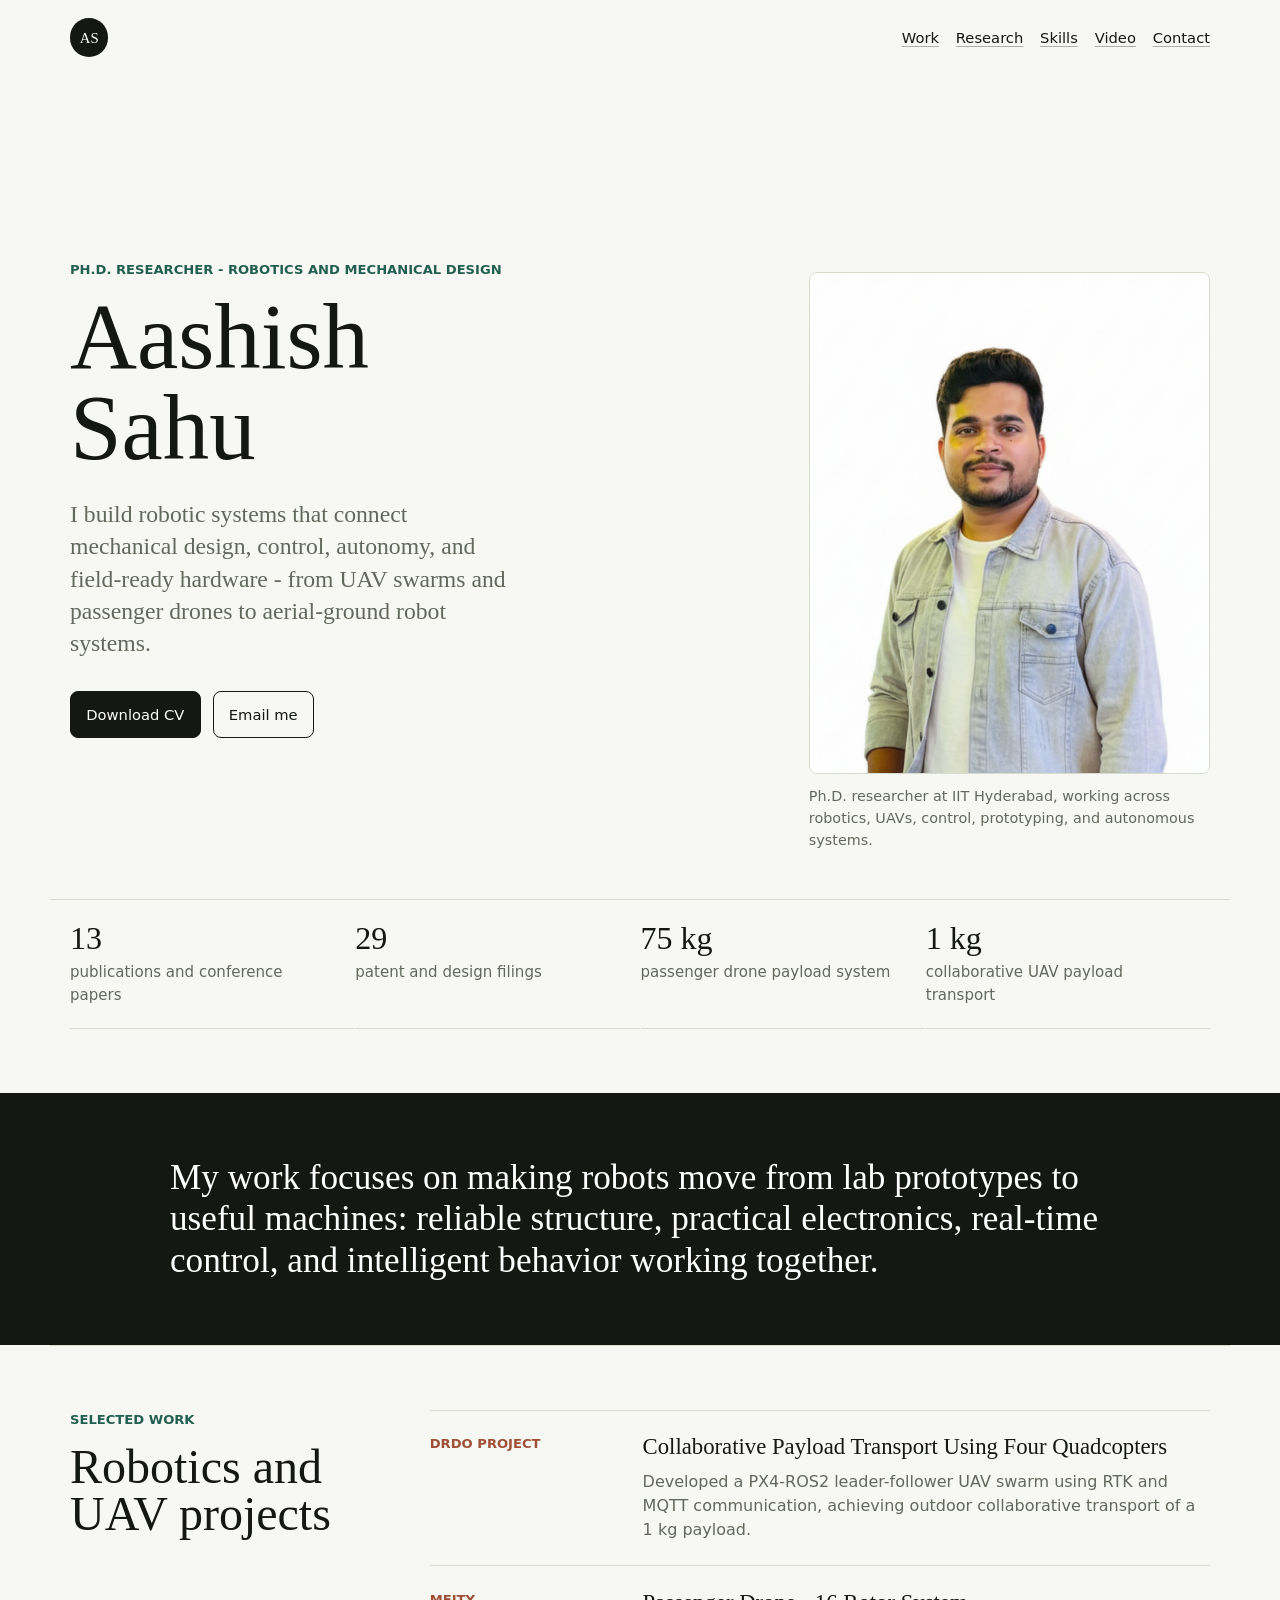
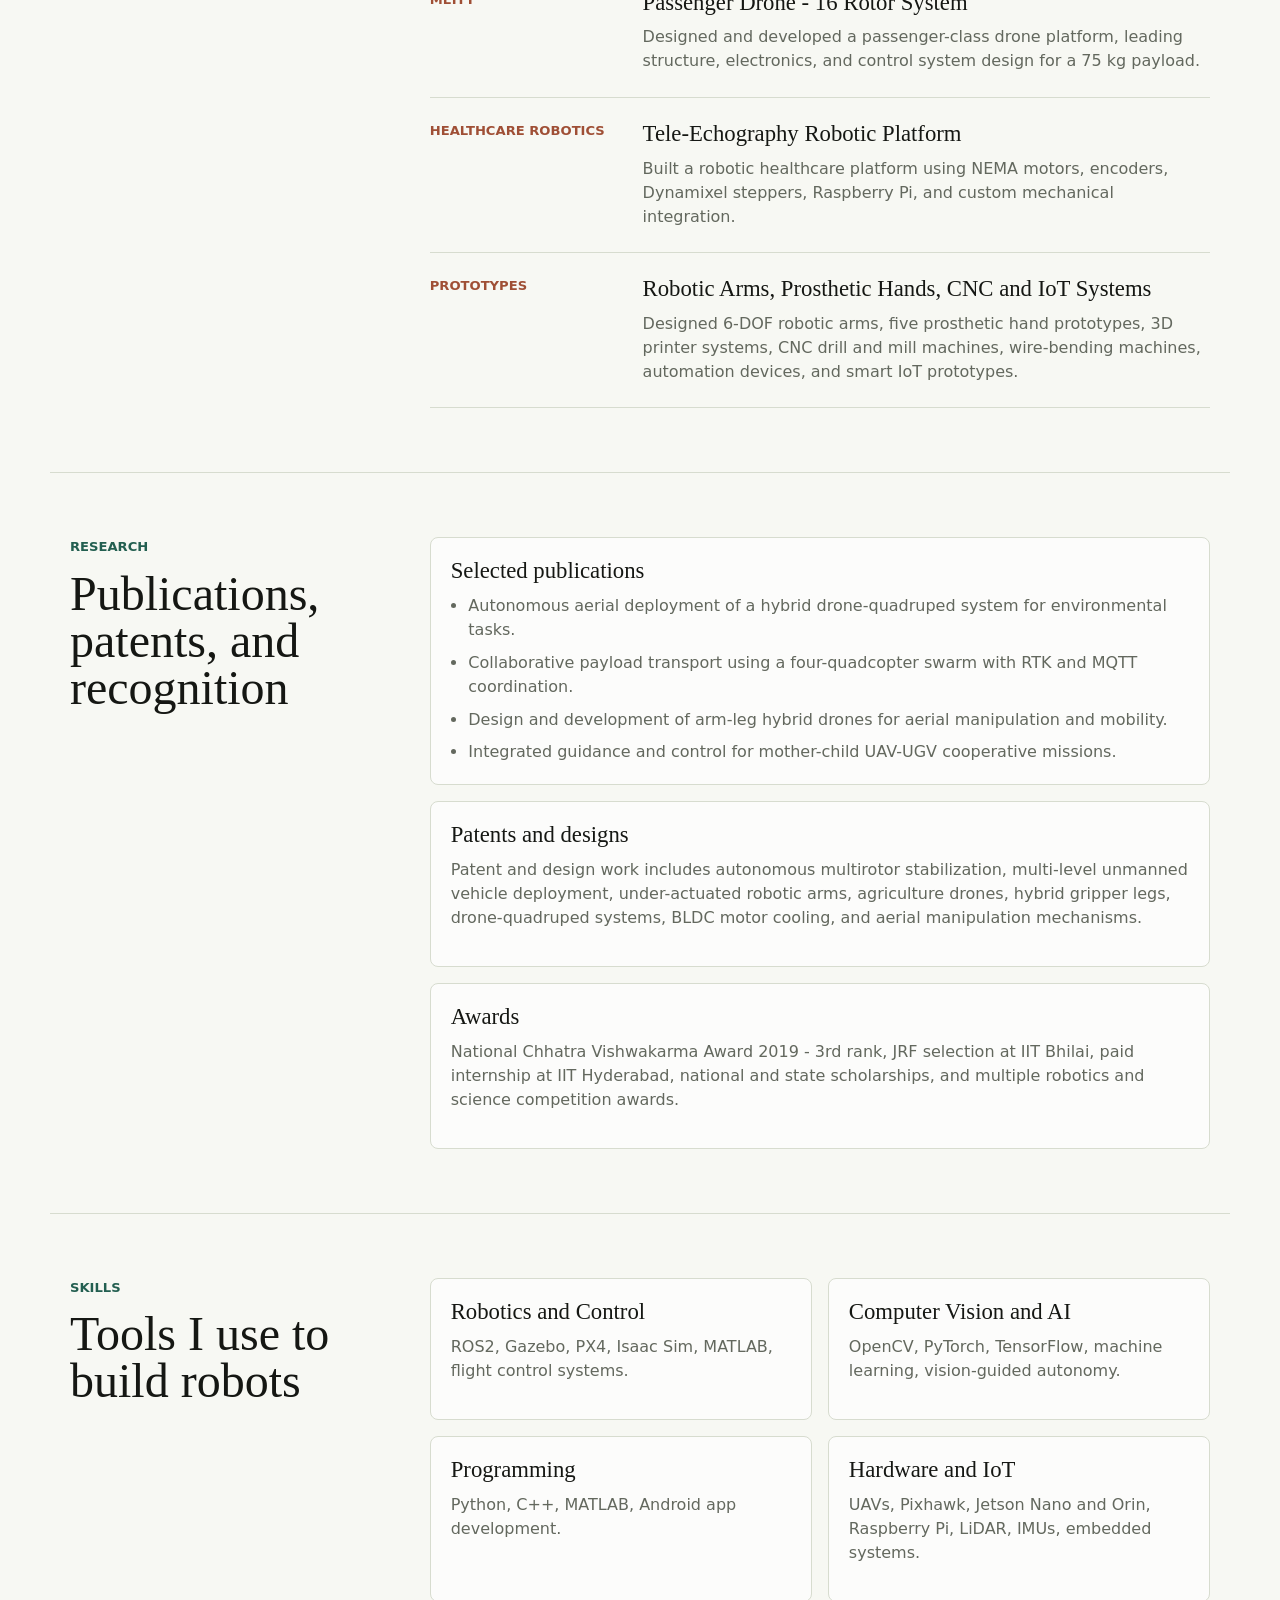
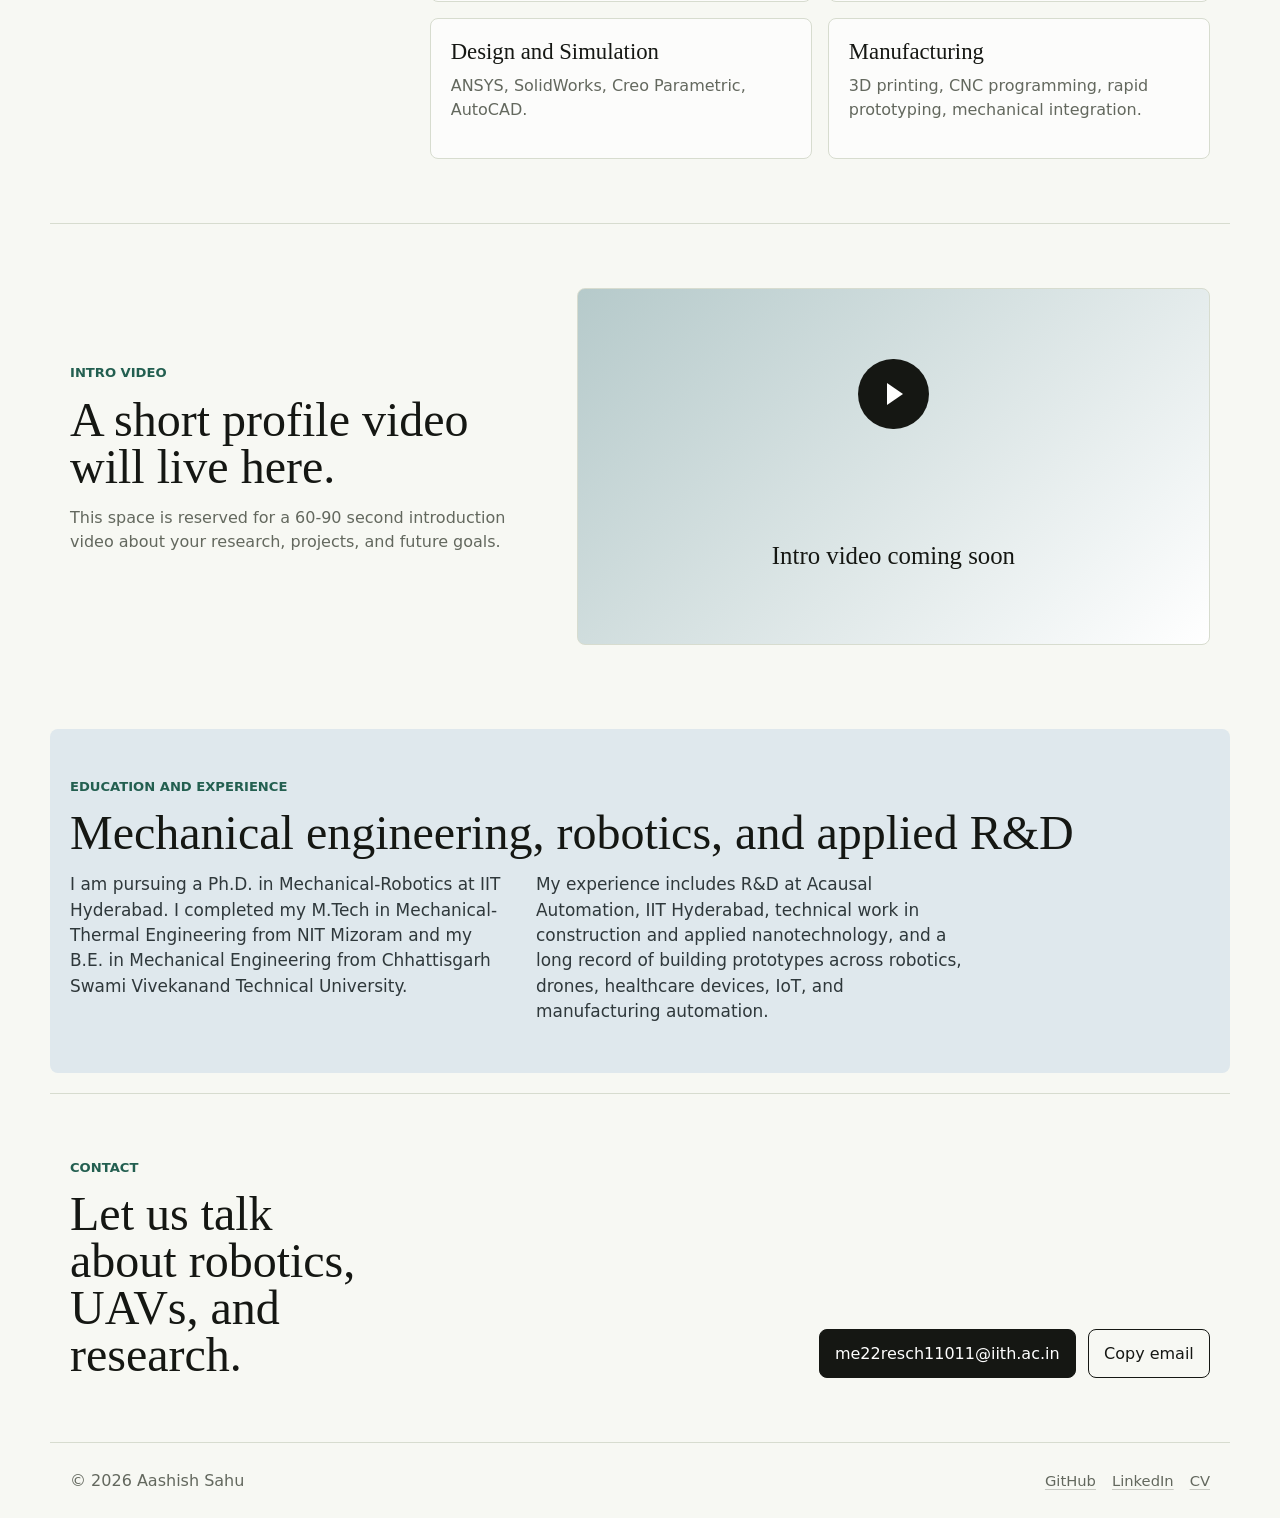
==== index.html @ eb5f4d10 "Add files via upload" ====
<!doctype html>
<html lang="en">
  <head>
    <meta charset="utf-8">
    <meta name="viewport" content="width=device-width, initial-scale=1">
    <title>Aashish Sahu - Robotics Researcher</title>
    <meta
      name="description"
      content="Aashish Sahu is a Ph.D. researcher in robotics, UAV systems, control, computer vision, and mechanical design at IIT Hyderabad."
    >
    <meta property="og:title" content="Aashish Sahu - Robotics Researcher">
    <meta
      property="og:description"
      content="Robotics, UAV swarms, aerial manipulation, control systems, patents, publications, and prototypes."
    >
    <meta property="og:type" content="website">
    <meta property="og:image" content="assets/aashish-sahu.png">
    <link rel="preload" href="assets/aashish-sahu.png" as="image">
    <link rel="stylesheet" href="styles.css">
  </head>
  <body>
    <a class="skip-link" href="#main">Skip to content</a>

    <header class="site-header" aria-label="Primary">
      <a class="brand" href="#top" aria-label="Aashish Sahu home">AS</a>
      <nav class="nav" aria-label="Main navigation">
        <a href="#work">Work</a>
        <a href="#research">Research</a>
        <a href="#skills">Skills</a>
        <a href="#video">Video</a>
        <a href="#contact">Contact</a>
      </nav>
    </header>

    <main id="main">
      <section class="hero" id="top" aria-labelledby="hero-title">
        <div class="hero-copy">
          <p class="kicker">Ph.D. Researcher - Robotics and Mechanical Design</p>
          <h1 id="hero-title">Aashish Sahu</h1>
          <p class="intro">
            I build robotic systems that connect mechanical design, control,
            autonomy, and field-ready hardware - from UAV swarms and passenger
            drones to aerial-ground robot systems.
          </p>
          <div class="hero-links" aria-label="Featured links">
            <a class="button" href="assets/cv-aashish-sahu-2026.pdf">Download CV</a>
            <a class="button secondary" href="mailto:me22resch11011@iith.ac.in">Email me</a>
          </div>
        </div>

        <figure class="portrait">
          <img
            src="assets/aashish-sahu.png"
            alt="Portrait of Aashish Sahu."
            width="577"
            height="668"
          >
          <figcaption>
            Ph.D. researcher at IIT Hyderabad, working across robotics,
            UAVs, control, prototyping, and autonomous systems.
          </figcaption>
        </figure>
      </section>

      <section class="proof-strip" aria-label="Profile highlights">
        <div>
          <strong>13</strong>
          <span>publications and conference papers</span>
        </div>
        <div>
          <strong>29</strong>
          <span>patent and design filings</span>
        </div>
        <div>
          <strong>75 kg</strong>
          <span>passenger drone payload system</span>
        </div>
        <div>
          <strong>1 kg</strong>
          <span>collaborative UAV payload transport</span>
        </div>
      </section>

      <section class="statement" aria-label="Short statement">
        <p>
          My work focuses on making robots move from lab prototypes to useful
          machines: reliable structure, practical electronics, real-time
          control, and intelligent behavior working together.
        </p>
      </section>

      <section class="section-grid" id="work" aria-labelledby="work-title">
        <div class="section-heading">
          <p class="kicker">Selected work</p>
          <h2 id="work-title">Robotics and UAV projects</h2>
        </div>

        <div class="list">
          <article class="list-item">
            <p class="item-meta">DRDO Project</p>
            <div>
              <h3>Collaborative Payload Transport Using Four Quadcopters</h3>
              <p>
                Developed a PX4-ROS2 leader-follower UAV swarm using RTK and
                MQTT communication, achieving outdoor collaborative transport
                of a 1 kg payload.
              </p>
            </div>
          </article>

          <article class="list-item">
            <p class="item-meta">MEITy</p>
            <div>
              <h3>Passenger Drone - 16 Rotor System</h3>
              <p>
                Designed and developed a passenger-class drone platform,
                leading structure, electronics, and control system design for
                a 75 kg payload.
              </p>
            </div>
          </article>

          <article class="list-item">
            <p class="item-meta">Healthcare Robotics</p>
            <div>
              <h3>Tele-Echography Robotic Platform</h3>
              <p>
                Built a robotic healthcare platform using NEMA motors,
                encoders, Dynamixel steppers, Raspberry Pi, and custom
                mechanical integration.
              </p>
            </div>
          </article>

          <article class="list-item">
            <p class="item-meta">Prototypes</p>
            <div>
              <h3>Robotic Arms, Prosthetic Hands, CNC and IoT Systems</h3>
              <p>
                Designed 6-DOF robotic arms, five prosthetic hand prototypes,
                3D printer systems, CNC drill and mill machines, wire-bending
                machines, automation devices, and smart IoT prototypes.
              </p>
            </div>
          </article>
        </div>
      </section>

      <section class="section-grid" id="research" aria-labelledby="research-title">
        <div class="section-heading">
          <p class="kicker">Research</p>
          <h2 id="research-title">Publications, patents, and recognition</h2>
        </div>

        <div class="research-blocks">
          <article class="feature-card">
            <h3>Selected publications</h3>
            <ul>
              <li>Autonomous aerial deployment of a hybrid drone-quadruped system for environmental tasks.</li>
              <li>Collaborative payload transport using a four-quadcopter swarm with RTK and MQTT coordination.</li>
              <li>Design and development of arm-leg hybrid drones for aerial manipulation and mobility.</li>
              <li>Integrated guidance and control for mother-child UAV-UGV cooperative missions.</li>
            </ul>
          </article>

          <article class="feature-card">
            <h3>Patents and designs</h3>
            <p>
              Patent and design work includes autonomous multirotor
              stabilization, multi-level unmanned vehicle deployment,
              under-actuated robotic arms, agriculture drones, hybrid gripper
              legs, drone-quadruped systems, BLDC motor cooling, and
              aerial manipulation mechanisms.
            </p>
          </article>

          <article class="feature-card">
            <h3>Awards</h3>
            <p>
              National Chhatra Vishwakarma Award 2019 - 3rd rank, JRF
              selection at IIT Bhilai, paid internship at IIT Hyderabad,
              national and state scholarships, and multiple robotics and
              science competition awards.
            </p>
          </article>
        </div>
      </section>

      <section class="section-grid" id="skills" aria-labelledby="skills-title">
        <div class="section-heading">
          <p class="kicker">Skills</p>
          <h2 id="skills-title">Tools I use to build robots</h2>
        </div>

        <div class="skill-grid">
          <article>
            <h3>Robotics and Control</h3>
            <p>ROS2, Gazebo, PX4, Isaac Sim, MATLAB, flight control systems.</p>
          </article>
          <article>
            <h3>Computer Vision and AI</h3>
            <p>OpenCV, PyTorch, TensorFlow, machine learning, vision-guided autonomy.</p>
          </article>
          <article>
            <h3>Programming</h3>
            <p>Python, C++, MATLAB, Android app development.</p>
          </article>
          <article>
            <h3>Hardware and IoT</h3>
            <p>UAVs, Pixhawk, Jetson Nano and Orin, Raspberry Pi, LiDAR, IMUs, embedded systems.</p>
          </article>
          <article>
            <h3>Design and Simulation</h3>
            <p>ANSYS, SolidWorks, Creo Parametric, AutoCAD.</p>
          </article>
          <article>
            <h3>Manufacturing</h3>
            <p>3D printing, CNC programming, rapid prototyping, mechanical integration.</p>
          </article>
        </div>
      </section>

      <section class="video-section" id="video" aria-labelledby="video-title">
        <div class="video-copy">
          <p class="kicker">Intro video</p>
          <h2 id="video-title">A short profile video will live here.</h2>
          <p>
            This space is reserved for a 60-90 second introduction video about
            your research, projects, and future goals.
          </p>
        </div>
        <div
          class="video-frame"
          id="profile-video"
          data-video-src="assets/aashish-intro.mp4"
          data-video-poster="assets/aashish-sahu.png"
        >
          <div class="play-mark" aria-hidden="true"></div>
          <p>Intro video coming soon</p>
        </div>
      </section>

      <section class="about" id="about" aria-labelledby="about-title">
        <p class="kicker">Education and experience</p>
        <h2 id="about-title">Mechanical engineering, robotics, and applied R&D</h2>
        <div class="about-columns">
          <p>
            I am pursuing a Ph.D. in Mechanical-Robotics at IIT Hyderabad.
            I completed my M.Tech in Mechanical-Thermal Engineering from NIT
            Mizoram and my B.E. in Mechanical Engineering from Chhattisgarh
            Swami Vivekanand Technical University.
          </p>
          <p>
            My experience includes R&D at Acausal Automation, IIT Hyderabad,
            technical work in construction and applied nanotechnology, and a
            long record of building prototypes across robotics, drones,
            healthcare devices, IoT, and manufacturing automation.
          </p>
        </div>
      </section>

      <section class="contact" id="contact" aria-labelledby="contact-title">
        <div>
          <p class="kicker">Contact</p>
          <h2 id="contact-title">Let us talk about robotics, UAVs, and research.</h2>
        </div>
        <div class="contact-actions">
          <a class="button" href="mailto:me22resch11011@iith.ac.in">me22resch11011@iith.ac.in</a>
          <button class="button secondary" type="button" data-copy-email="me22resch11011@iith.ac.in">
            Copy email
          </button>
        </div>
      </section>
    </main>

    <footer class="footer">
      <p>© <span id="year">2026</span> Aashish Sahu</p>
      <div class="footer-links">
        <a href="https://github.com/Aashish110">GitHub</a>
        <a href="https://www.linkedin.com/in/aashish-sahu">LinkedIn</a>
        <a href="assets/cv-aashish-sahu-2026.pdf">CV</a>
      </div>
    </footer>

    <script src="script.js"></script>
  </body>
</html>
---- styles.css ----
:root {
  color-scheme: light;
  --paper: #f7f8f3;
  --ink: #151713;
  --muted: #63685e;
  --line: #d7dccf;
  --leaf: #235f50;
  --clay: #9f4f35;
  --steel: #dfe8ed;
  --soft: #ffffff;
  --max: 1180px;
}

* {
  box-sizing: border-box;
}

html {
  scroll-behavior: smooth;
}

body {
  margin: 0;
  background: var(--paper);
  color: var(--ink);
  font-family: Inter, ui-sans-serif, system-ui, -apple-system, BlinkMacSystemFont, "Segoe UI", sans-serif;
  line-height: 1.5;
}

img {
  display: block;
  max-width: 100%;
}

a {
  color: inherit;
  text-decoration-color: color-mix(in srgb, currentColor 32%, transparent);
  text-underline-offset: 0.18em;
  transition: color 160ms ease, text-decoration-color 160ms ease, background 160ms ease, border-color 160ms ease;
}

a:hover {
  color: var(--clay);
  text-decoration-color: currentColor;
}

button {
  font: inherit;
}

.skip-link {
  position: absolute;
  left: 1rem;
  top: 1rem;
  transform: translateY(-140%);
  background: var(--ink);
  color: var(--soft);
  padding: 0.6rem 0.8rem;
  z-index: 20;
}

.skip-link:focus {
  transform: translateY(0);
}

.site-header {
  align-items: center;
  display: flex;
  justify-content: space-between;
  margin: 0 auto;
  max-width: var(--max);
  padding: 1.15rem 1.25rem;
}

.brand {
  align-items: center;
  background: var(--ink);
  border-radius: 50%;
  color: var(--soft);
  display: inline-flex;
  font-family: Georgia, "Times New Roman", serif;
  font-size: 0.92rem;
  height: 2.4rem;
  justify-content: center;
  text-decoration: none;
  width: 2.4rem;
}

.brand:hover {
  background: var(--leaf);
  color: var(--soft);
}

.nav {
  align-items: center;
  display: flex;
  flex-wrap: wrap;
  gap: 0.35rem 1.05rem;
  justify-content: flex-end;
}

.nav a,
.hero-links a,
.footer-links a {
  font-size: 0.92rem;
}

.hero {
  display: grid;
  gap: 2.5rem;
  grid-template-columns: minmax(0, 1.08fr) minmax(280px, 0.62fr);
  margin: 0 auto;
  max-width: var(--max);
  min-height: calc(100svh - 4.75rem);
  padding: 4.5rem 1.25rem 3rem;
}

.hero-copy {
  align-self: center;
}

.kicker,
.item-meta {
  color: var(--leaf);
  font-size: 0.82rem;
  font-weight: 750;
  margin: 0 0 0.8rem;
  text-transform: uppercase;
}

h1,
h2,
h3,
p {
  margin-top: 0;
}

h1,
h2 {
  font-family: Georgia, "Times New Roman", serif;
  font-weight: 400;
  line-height: 0.98;
}

h1 {
  font-size: 5.8rem;
  margin-bottom: 1.5rem;
  max-width: 9ch;
}

h2 {
  font-size: 3rem;
  margin-bottom: 1rem;
}

h3 {
  font-family: Georgia, "Times New Roman", serif;
  font-size: 1.42rem;
  font-weight: 400;
  line-height: 1.12;
  margin-bottom: 0.65rem;
}

.intro {
  color: var(--muted);
  font-family: Georgia, "Times New Roman", serif;
  font-size: 1.48rem;
  line-height: 1.36;
  max-width: 38ch;
}

.hero-links,
.contact-actions {
  display: flex;
  flex-wrap: wrap;
  gap: 0.75rem;
  margin-top: 2rem;
}

.button {
  align-items: center;
  background: var(--ink);
  border: 1px solid var(--ink);
  border-radius: 8px;
  color: var(--soft);
  display: inline-flex;
  min-height: 2.75rem;
  padding: 0.72rem 0.95rem;
  text-decoration: none;
}

.button:hover {
  background: var(--leaf);
  border-color: var(--leaf);
  color: var(--soft);
}

.button.secondary {
  background: transparent;
  color: var(--ink);
  cursor: pointer;
}

.button.secondary:hover {
  background: var(--soft);
  border-color: var(--leaf);
  color: var(--leaf);
}

.portrait {
  align-self: end;
  margin: 0;
}

.portrait img {
  aspect-ratio: 4 / 5;
  background: var(--soft);
  border: 1px solid var(--line);
  border-radius: 8px;
  height: auto;
  object-fit: cover;
  object-position: center top;
  width: 100%;
}

.portrait figcaption {
  color: var(--muted);
  font-size: 0.9rem;
  margin-top: 0.8rem;
}

.proof-strip {
  border-top: 1px solid var(--line);
  display: grid;
  gap: 1px;
  grid-template-columns: repeat(4, minmax(0, 1fr));
  margin: 0 auto;
  max-width: var(--max);
  padding: 0 1.25rem 3rem;
}

.proof-strip div {
  border-bottom: 1px solid var(--line);
  padding: 1.35rem 1rem 1.35rem 0;
}

.proof-strip strong {
  display: block;
  font-family: Georgia, "Times New Roman", serif;
  font-size: 2rem;
  font-weight: 400;
  line-height: 1;
  margin-bottom: 0.45rem;
}

.proof-strip span {
  color: var(--muted);
  display: block;
  font-size: 0.94rem;
}

.statement {
  background: var(--ink);
  color: var(--soft);
  margin-top: 1rem;
  padding: 4rem 1.25rem;
}

.statement p {
  font-family: Georgia, "Times New Roman", serif;
  font-size: 2.2rem;
  line-height: 1.18;
  margin: 0 auto;
  max-width: 940px;
}

.section-grid,
.video-section,
.about,
.contact,
.footer {
  margin: 0 auto;
  max-width: var(--max);
  padding-left: 1.25rem;
  padding-right: 1.25rem;
}

.section-grid {
  border-top: 1px solid var(--line);
  display: grid;
  gap: 2rem;
  grid-template-columns: minmax(220px, 0.42fr) minmax(0, 1fr);
  padding-bottom: 4rem;
  padding-top: 4rem;
}

.section-heading {
  max-width: 19rem;
}

.list {
  border-top: 1px solid var(--line);
}

.list-item {
  border-bottom: 1px solid var(--line);
  display: grid;
  gap: 1.25rem;
  grid-template-columns: minmax(8rem, 0.34fr) minmax(0, 1fr);
  padding: 1.45rem 0;
}

.list-item p {
  color: var(--muted);
  margin-bottom: 0;
}

.list-item .item-meta {
  color: var(--clay);
  margin: 0;
}

.research-blocks,
.skill-grid {
  display: grid;
  gap: 1rem;
}

.research-blocks {
  grid-template-columns: minmax(0, 1fr);
}

.feature-card,
.skill-grid article {
  background: color-mix(in srgb, var(--soft) 68%, transparent);
  border: 1px solid var(--line);
  border-radius: 8px;
  padding: 1.25rem;
}

.feature-card p,
.skill-grid p,
.feature-card li {
  color: var(--muted);
}

.feature-card ul {
  margin: 0;
  padding-left: 1.1rem;
}

.feature-card li + li {
  margin-top: 0.55rem;
}

.skill-grid {
  grid-template-columns: repeat(2, minmax(0, 1fr));
}

.video-section {
  align-items: center;
  border-top: 1px solid var(--line);
  display: grid;
  gap: 2rem;
  grid-template-columns: minmax(0, 0.75fr) minmax(280px, 1fr);
  padding-bottom: 4rem;
  padding-top: 4rem;
}

.video-copy p:not(.kicker) {
  color: var(--muted);
  max-width: 34rem;
}

.video-frame {
  align-items: center;
  aspect-ratio: 16 / 9;
  background:
    linear-gradient(135deg, color-mix(in srgb, var(--leaf) 22%, var(--steel)), var(--soft));
  border: 1px solid var(--line);
  border-radius: 8px;
  color: var(--ink);
  display: grid;
  justify-items: center;
  overflow: hidden;
  padding: 1.5rem;
  position: relative;
  text-align: center;
}

.video-frame video {
  display: block;
  height: 100%;
  object-fit: cover;
  width: 100%;
}

.video-frame p {
  font-family: Georgia, "Times New Roman", serif;
  font-size: 1.55rem;
  margin: 0;
}

.play-mark {
  align-items: center;
  background: var(--ink);
  border-radius: 50%;
  display: flex;
  height: 4.4rem;
  justify-content: center;
  margin-bottom: 1rem;
  width: 4.4rem;
}

.play-mark::before {
  border-bottom: 0.72rem solid transparent;
  border-left: 1.02rem solid var(--soft);
  border-top: 0.72rem solid transparent;
  content: "";
  margin-left: 0.2rem;
}

.about {
  background: var(--steel);
  border-radius: 8px;
  margin-bottom: 1.25rem;
  margin-top: 1.25rem;
  padding-bottom: 3rem;
  padding-top: 3rem;
}

.about-columns {
  color: #2f383b;
  display: grid;
  gap: 2rem;
  grid-template-columns: repeat(2, minmax(0, 1fr));
  max-width: 900px;
}

.about-columns p {
  font-size: 1.06rem;
  margin-bottom: 0;
}

.contact {
  align-items: end;
  border-top: 1px solid var(--line);
  display: grid;
  gap: 2rem;
  grid-template-columns: minmax(0, 1fr) auto;
  padding-bottom: 4rem;
  padding-top: 4rem;
}

.contact h2 {
  margin-bottom: 0;
  max-width: 13ch;
}

.contact-actions {
  justify-content: flex-end;
  margin-top: 0;
}

.footer {
  align-items: center;
  border-top: 1px solid var(--line);
  color: var(--muted);
  display: flex;
  justify-content: space-between;
  padding-bottom: 1.6rem;
  padding-top: 1.6rem;
}

.footer p {
  margin-bottom: 0;
}

.footer-links {
  display: flex;
  flex-wrap: wrap;
  gap: 0.4rem 1rem;
  justify-content: flex-end;
}

@media (max-width: 900px) {
  .hero,
  .section-grid,
  .video-section,
  .contact {
    grid-template-columns: 1fr;
  }

  .hero {
    min-height: auto;
    padding-top: 3rem;
  }

  .portrait {
    max-width: 520px;
  }

  .section-heading {
    max-width: 34rem;
  }

  .proof-strip {
    grid-template-columns: repeat(2, minmax(0, 1fr));
  }

  .contact-actions {
    justify-content: flex-start;
  }
}

@media (max-width: 680px) {
  .site-header {
    align-items: flex-start;
    gap: 1rem;
  }

  .nav {
    max-width: 18rem;
  }

  h1 {
    font-size: 4rem;
  }

  h2 {
    font-size: 2.25rem;
  }

  .intro {
    font-size: 1.22rem;
  }

  .statement p {
    font-size: 1.6rem;
  }

  .proof-strip,
  .list-item,
  .skill-grid,
  .about-columns {
    grid-template-columns: 1fr;
  }

  .footer {
    align-items: flex-start;
    flex-direction: column;
    gap: 1rem;
  }

  .footer-links {
    justify-content: flex-start;
  }
}

@media (max-width: 430px) {
  h1 {
    font-size: 3.25rem;
  }

  .button {
    justify-content: center;
    width: 100%;
  }
}
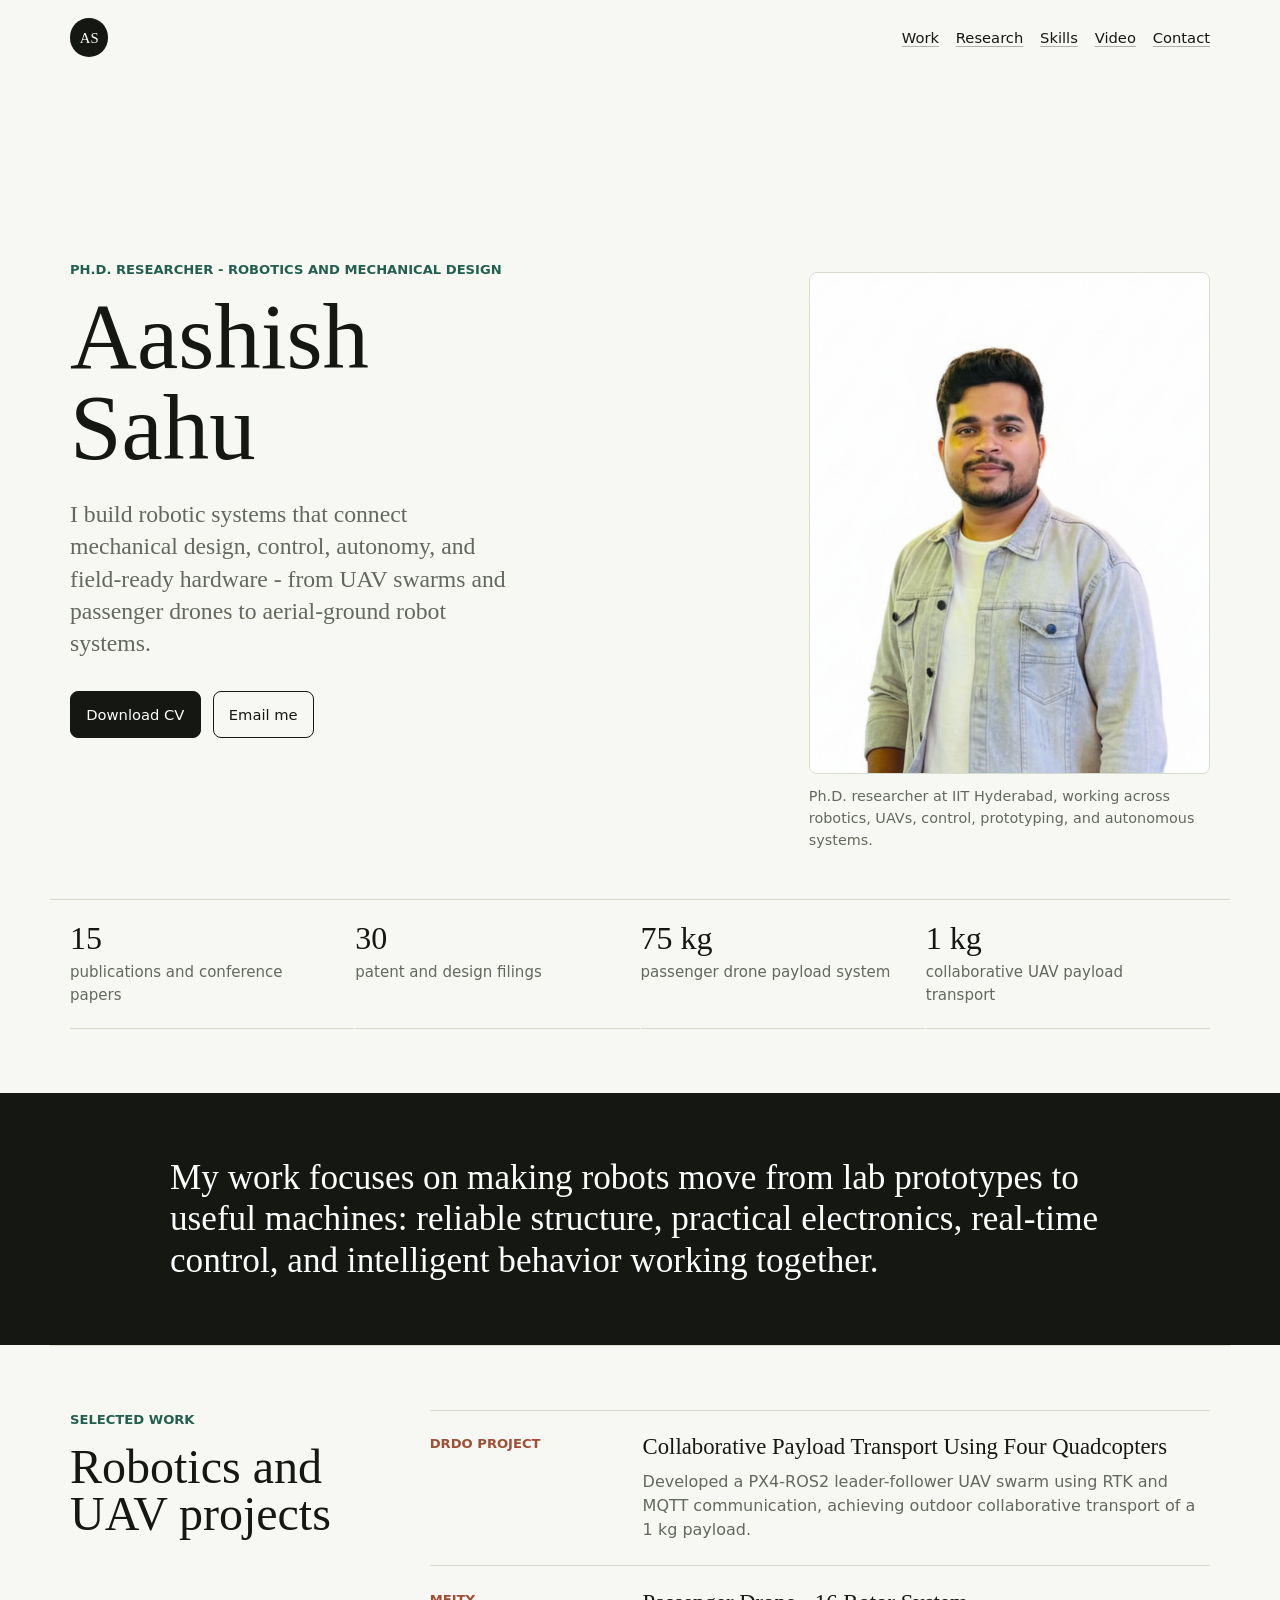
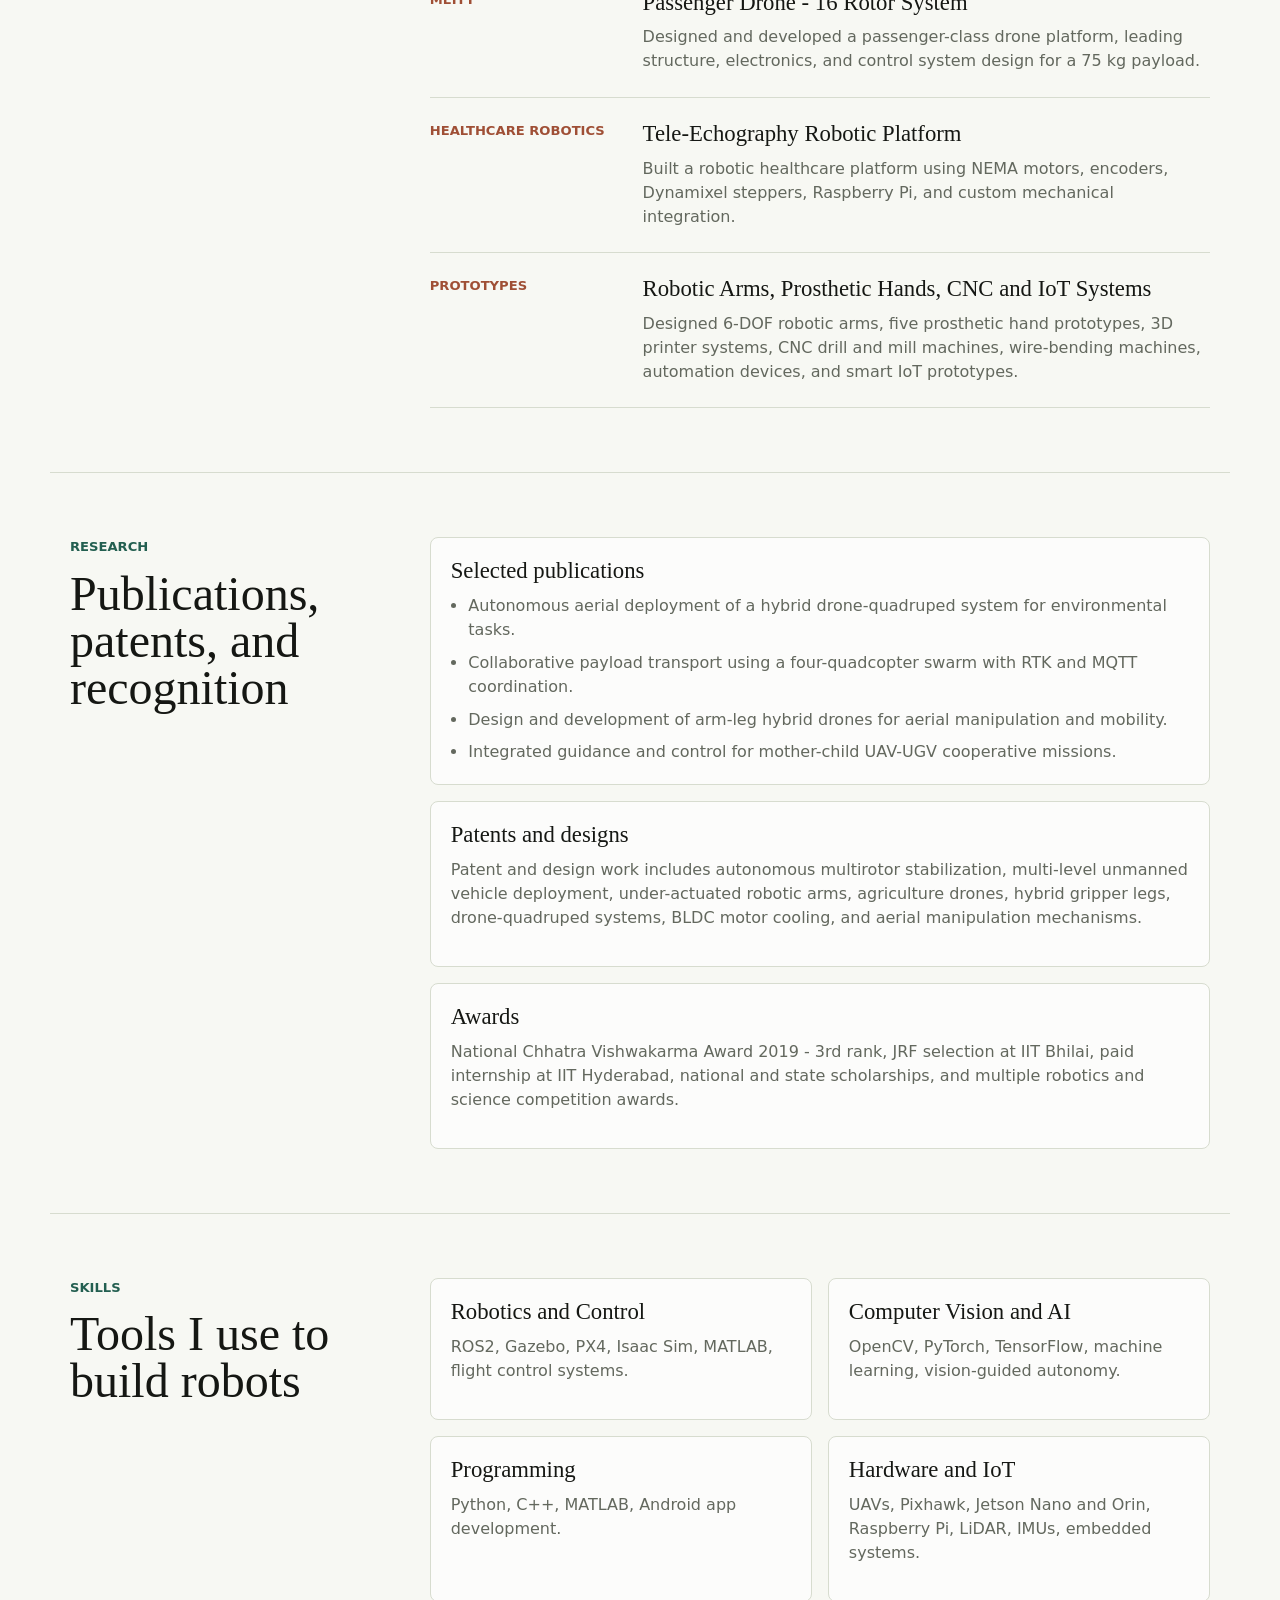
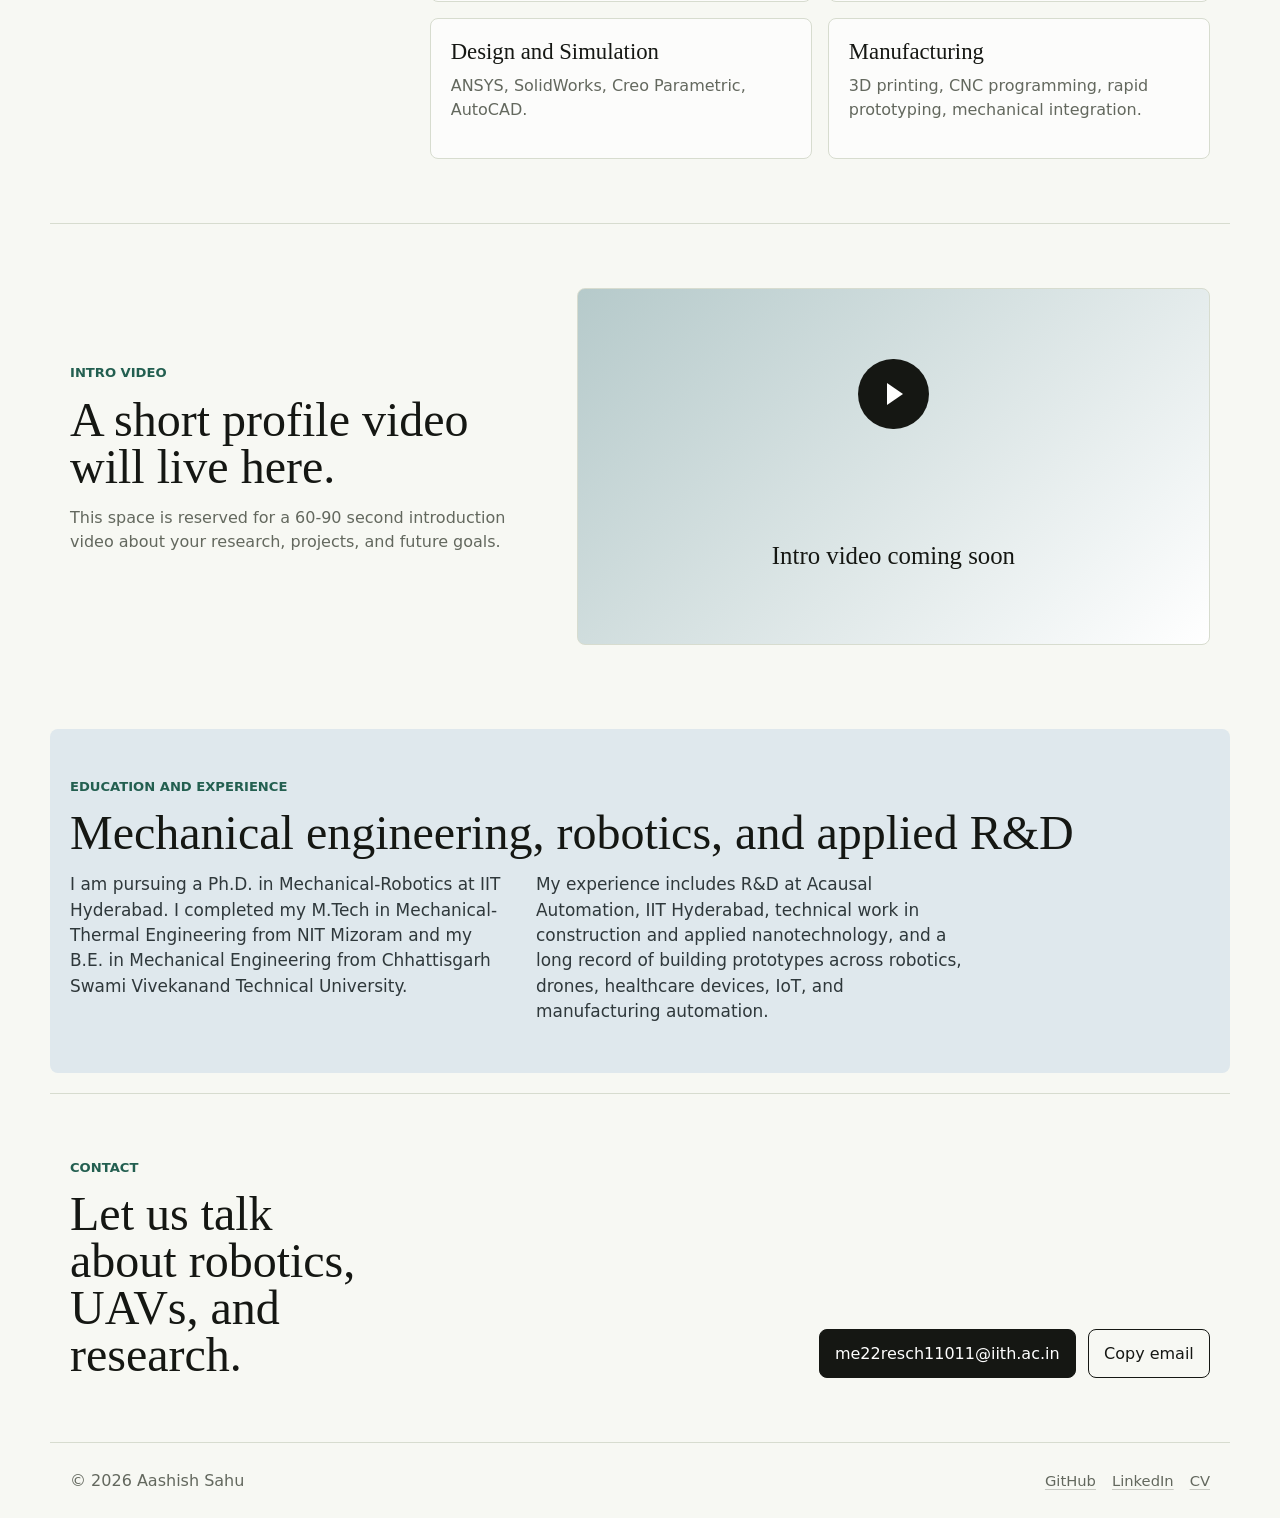
==== commit 0f4a0745: "Update index.html" ====
--- a/index.html
+++ b/index.html
@@ -64,11 +64,11 @@
 
       <section class="proof-strip" aria-label="Profile highlights">
         <div>
-          <strong>13</strong>
+          <strong>15</strong>
           <span>publications and conference papers</span>
         </div>
         <div>
-          <strong>29</strong>
+          <strong>30</strong>
           <span>patent and design filings</span>
         </div>
         <div>
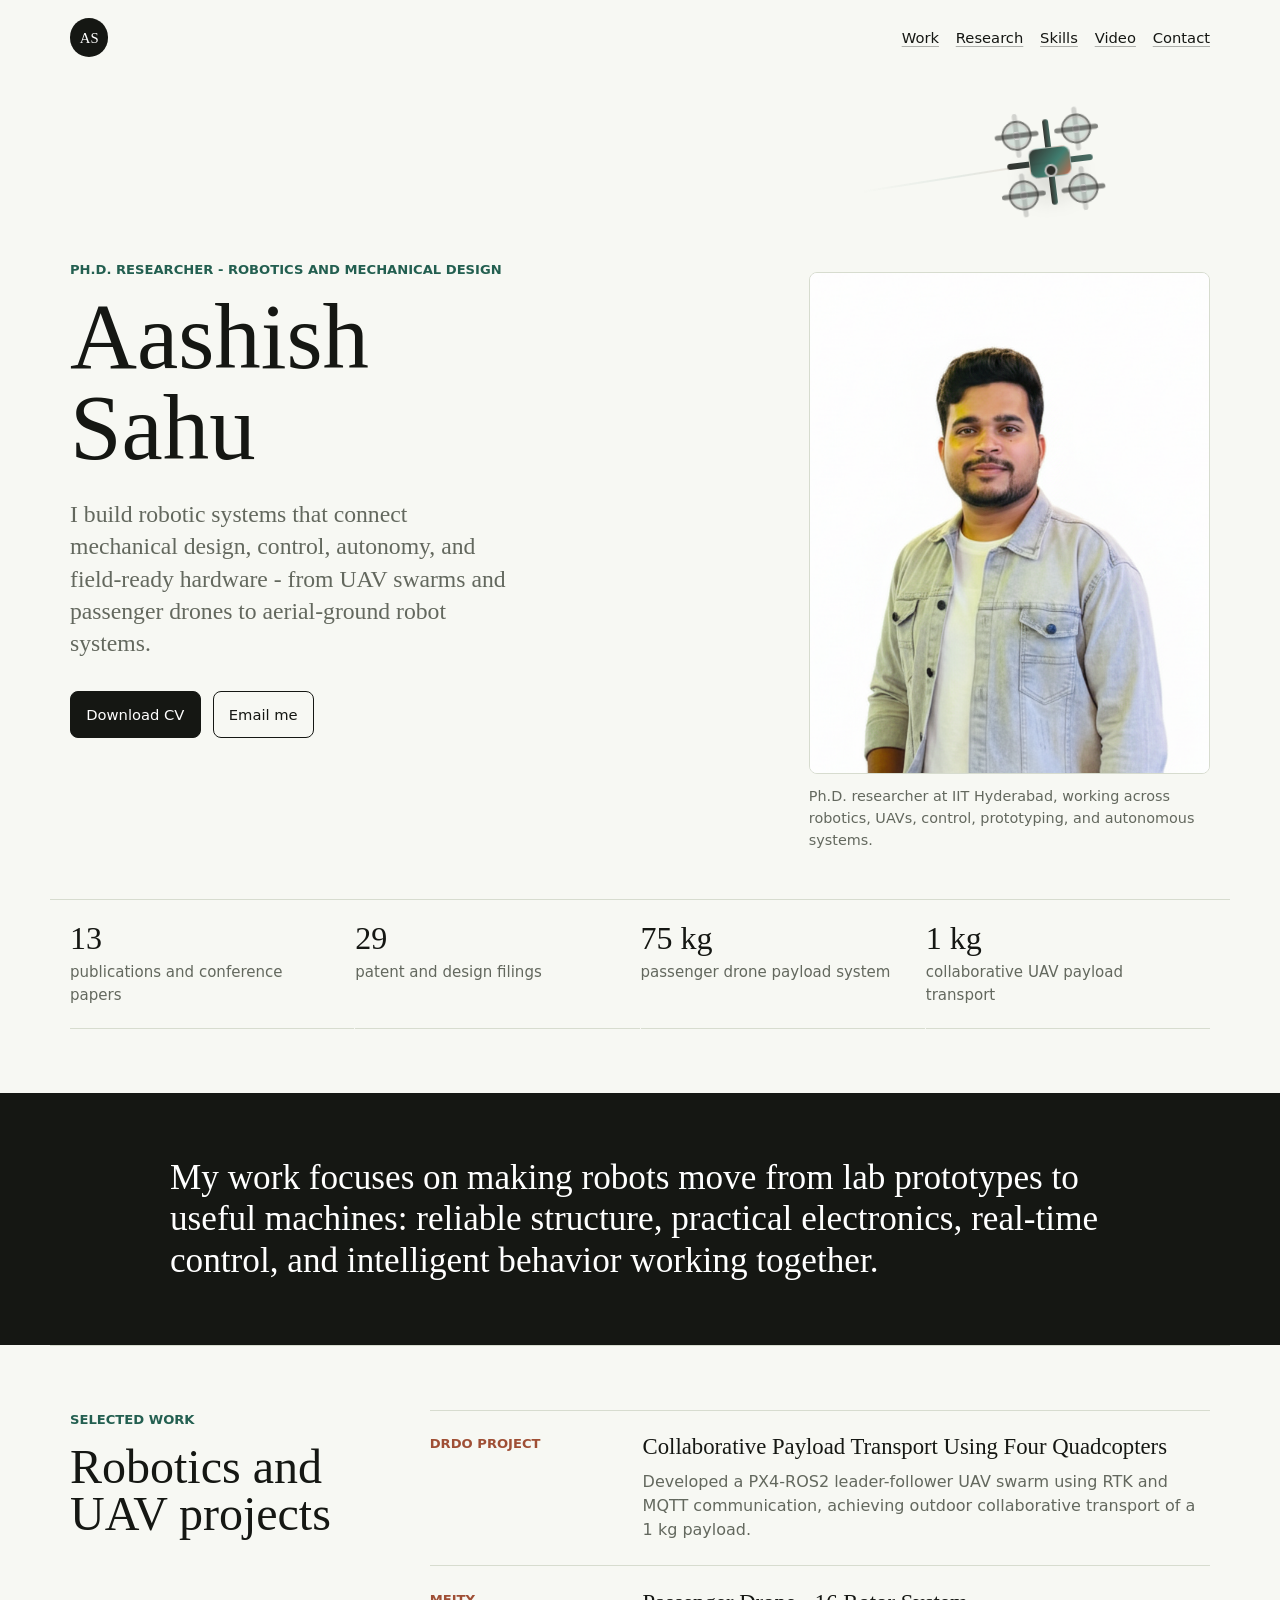
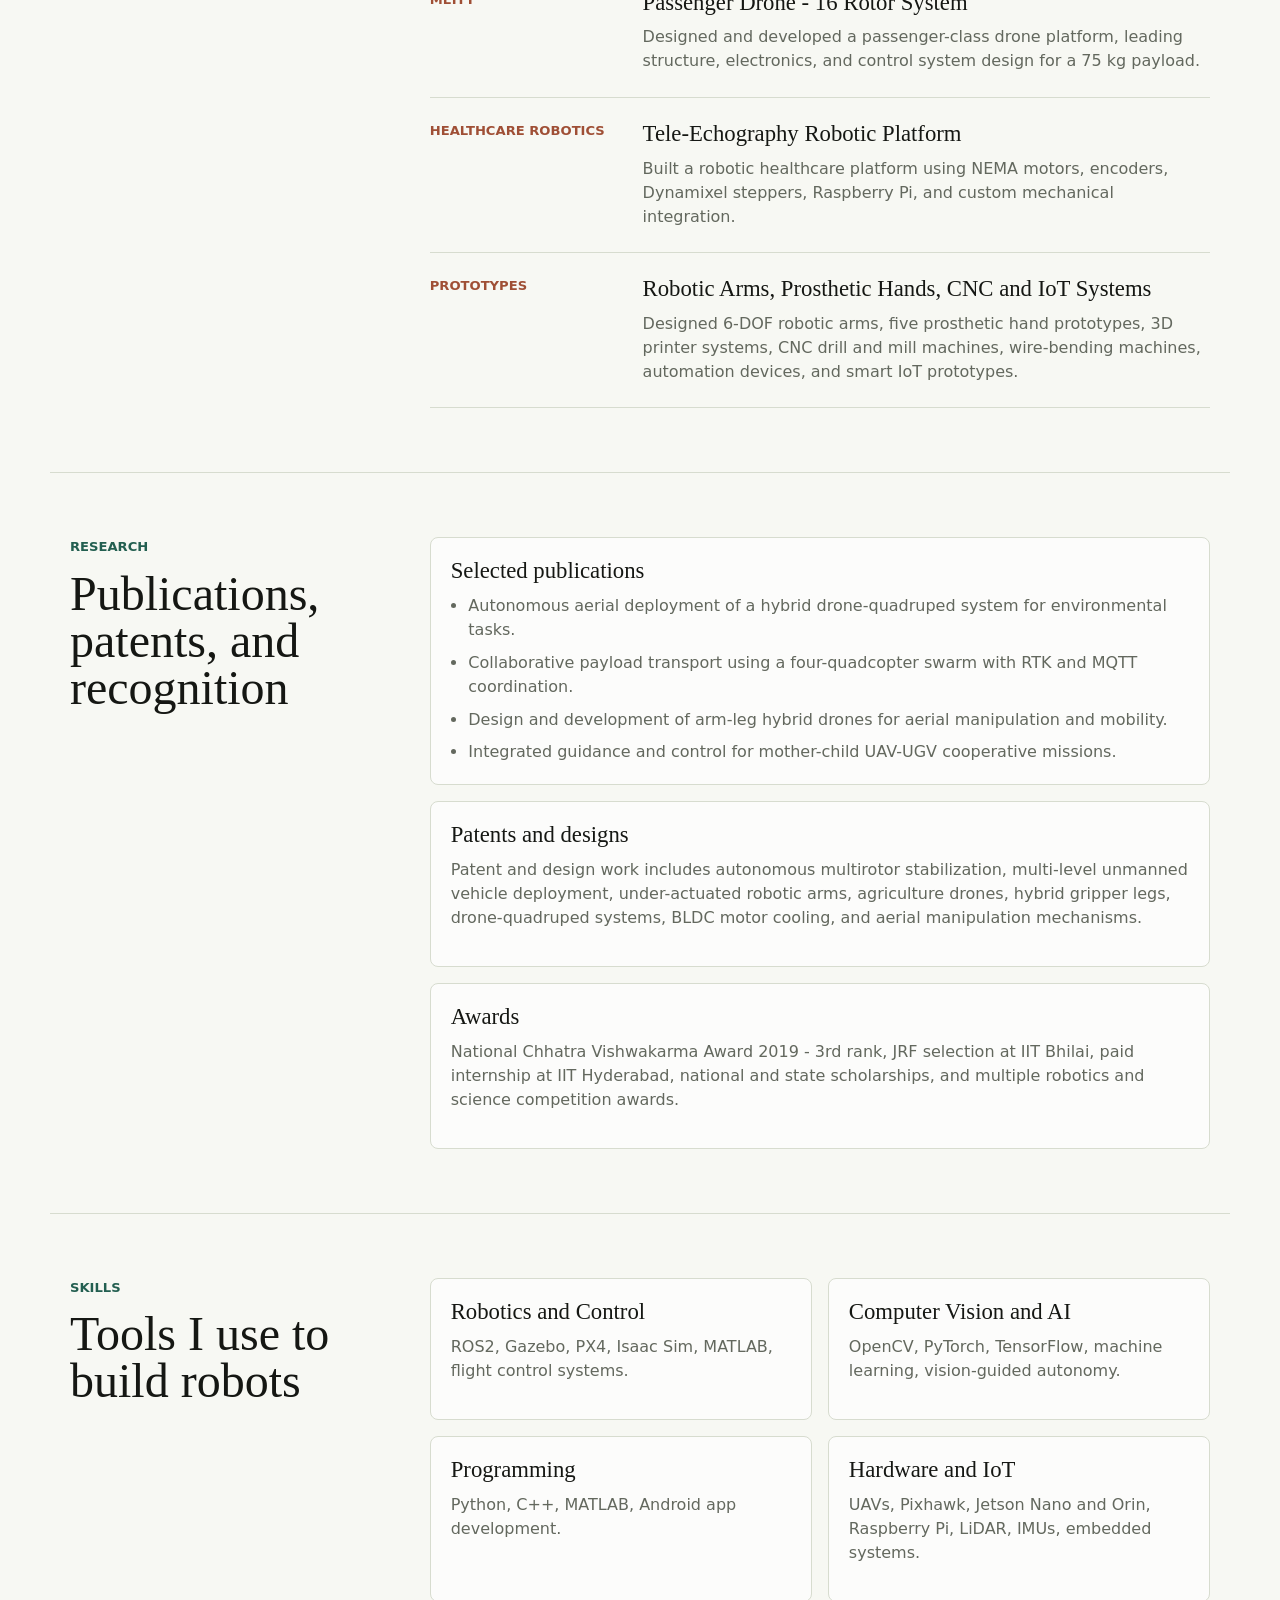
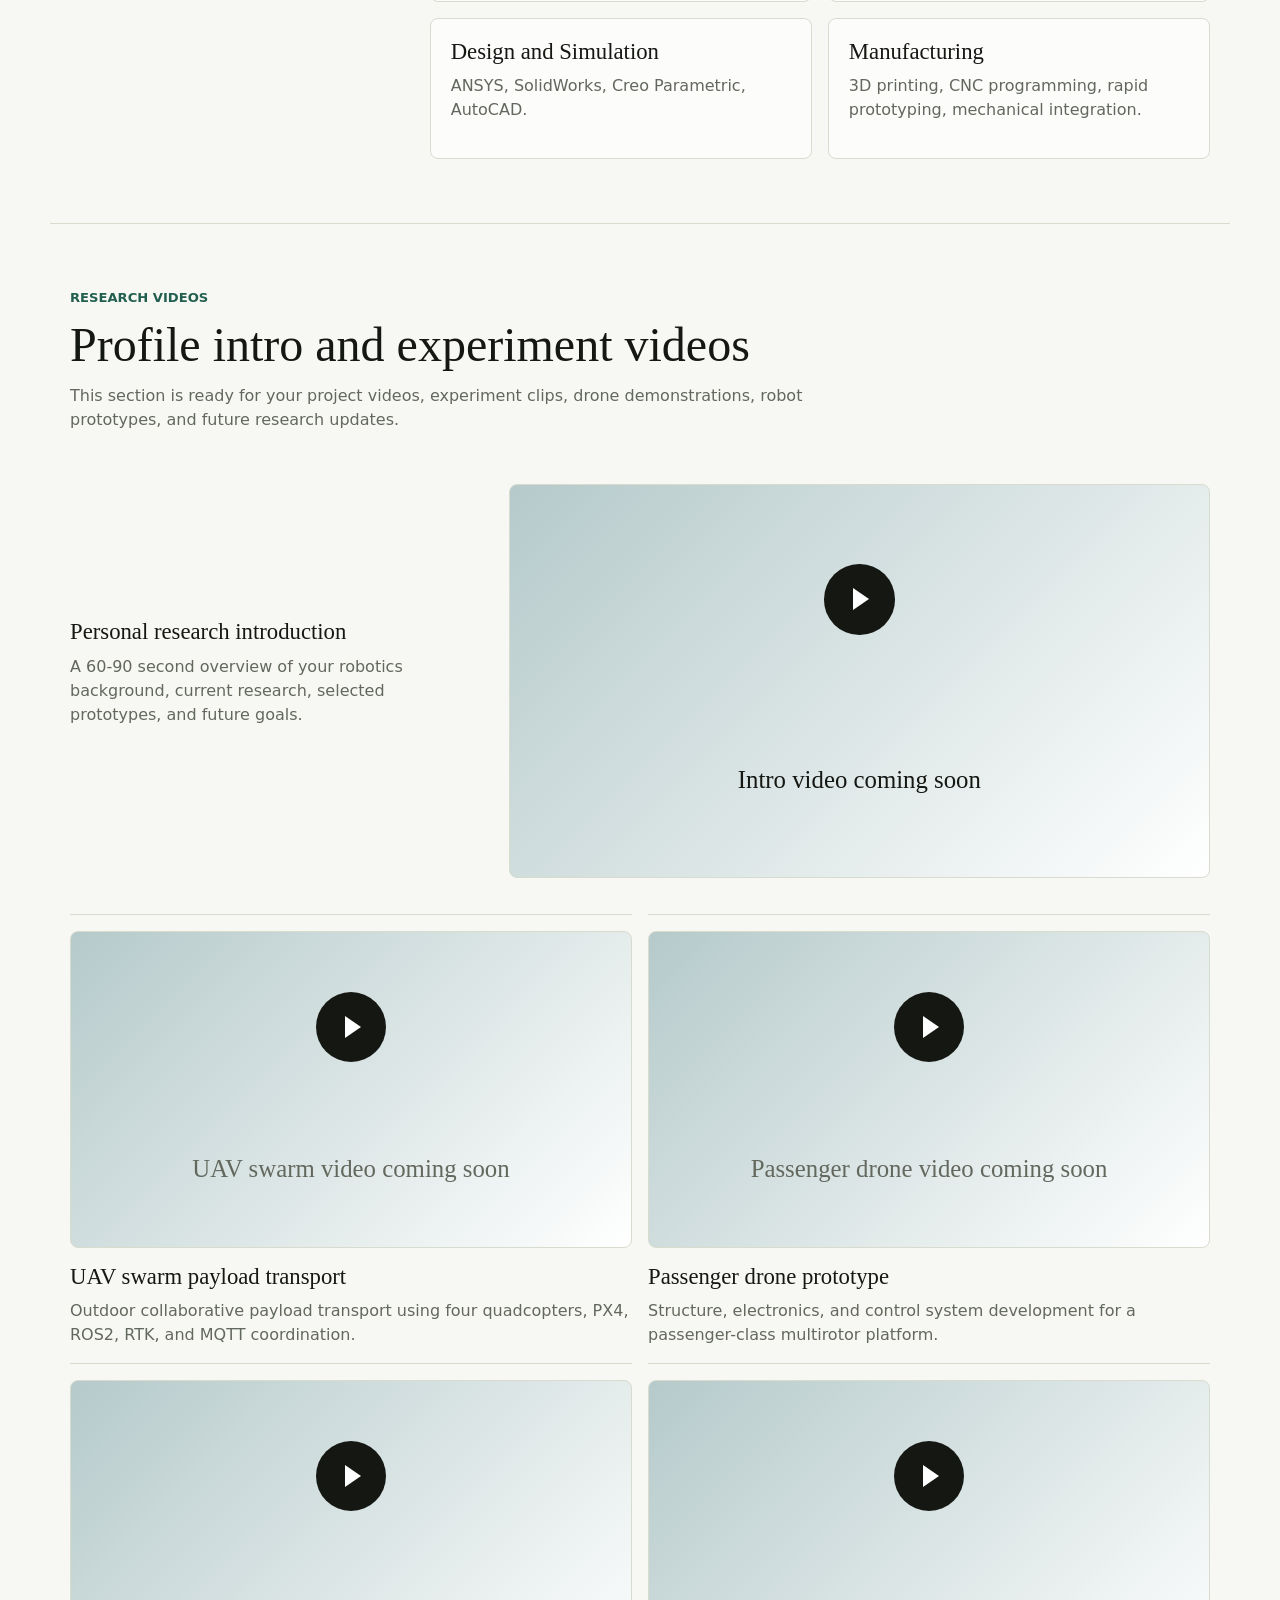
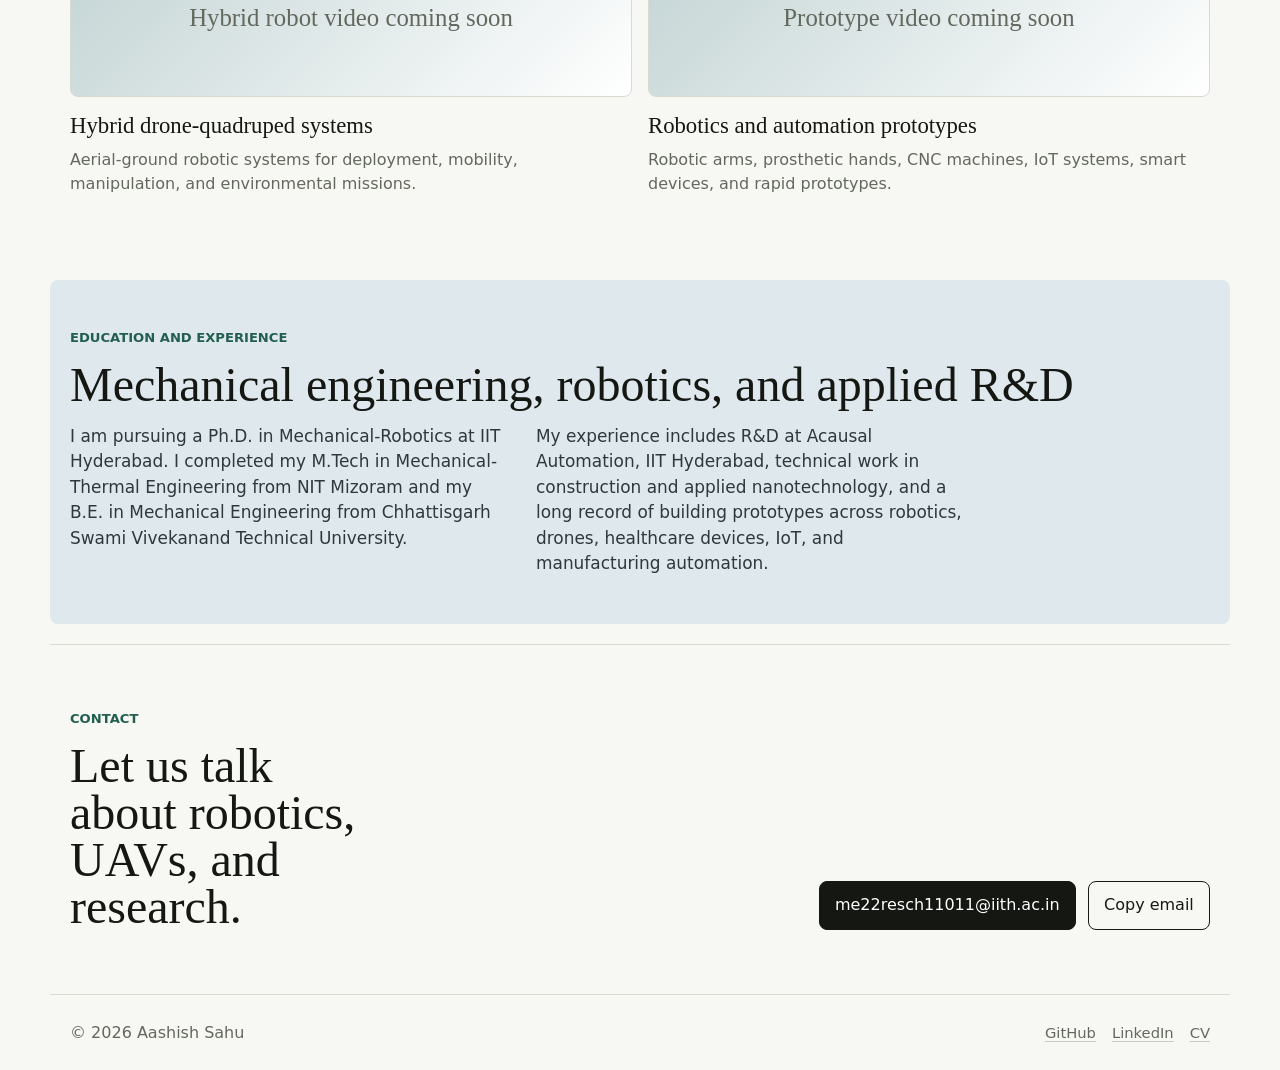
==== commit 20f3b88c: "Add files via upload" ====
--- a/index.html
+++ b/index.html
@@ -21,6 +21,20 @@
   <body>
     <a class="skip-link" href="#main">Skip to content</a>
 
+    <div class="flight-layer" aria-hidden="true">
+      <div class="flight-trail"></div>
+      <div class="scroll-drone" data-scroll-drone>
+        <span class="drone-arm drone-arm-horizontal"></span>
+        <span class="drone-arm drone-arm-vertical"></span>
+        <span class="rotor rotor-top-left"></span>
+        <span class="rotor rotor-top-right"></span>
+        <span class="rotor rotor-bottom-left"></span>
+        <span class="rotor rotor-bottom-right"></span>
+        <span class="drone-core"></span>
+        <span class="drone-camera"></span>
+      </div>
+    </div>
+
     <header class="site-header" aria-label="Primary">
       <a class="brand" href="#top" aria-label="Aashish Sahu home">AS</a>
       <nav class="nav" aria-label="Main navigation">
@@ -64,11 +78,11 @@
 
       <section class="proof-strip" aria-label="Profile highlights">
         <div>
-          <strong>15</strong>
+          <strong>13</strong>
           <span>publications and conference papers</span>
         </div>
         <div>
-          <strong>30</strong>
+          <strong>29</strong>
           <span>patent and design filings</span>
         </div>
         <div>
@@ -221,22 +235,108 @@
       </section>
 
       <section class="video-section" id="video" aria-labelledby="video-title">
-        <div class="video-copy">
-          <p class="kicker">Intro video</p>
-          <h2 id="video-title">A short profile video will live here.</h2>
+        <div class="video-header">
+          <p class="kicker">Research videos</p>
+          <h2 id="video-title">Profile intro and experiment videos</h2>
           <p>
-            This space is reserved for a 60-90 second introduction video about
-            your research, projects, and future goals.
+            This section is ready for your project videos, experiment clips,
+            drone demonstrations, robot prototypes, and future research updates.
           </p>
         </div>
-        <div
-          class="video-frame"
-          id="profile-video"
-          data-video-src="assets/aashish-intro.mp4"
-          data-video-poster="assets/aashish-sahu.png"
-        >
-          <div class="play-mark" aria-hidden="true"></div>
-          <p>Intro video coming soon</p>
+
+        <div class="featured-video">
+          <div class="video-copy">
+            <h3>Personal research introduction</h3>
+            <p>
+              A 60-90 second overview of your robotics background, current
+              research, selected prototypes, and future goals.
+            </p>
+          </div>
+          <div
+            class="video-frame"
+            id="profile-video"
+            data-video-src="assets/videos/aashish-intro.mp4"
+            data-video-poster="assets/aashish-sahu.png"
+            data-video-label="Aashish Sahu profile introduction video"
+            data-youtube=""
+          >
+            <div class="play-mark" aria-hidden="true"></div>
+            <p>Intro video coming soon</p>
+          </div>
+        </div>
+
+        <div class="experiment-video-grid" aria-label="Research experiment videos">
+          <article class="experiment-video-card">
+            <div
+              class="video-frame"
+              data-video-src="assets/videos/uav-swarm-payload.mp4"
+              data-video-poster="assets/aashish-sahu.png"
+              data-video-label="UAV swarm payload transport experiment video"
+              data-youtube=""
+            >
+              <div class="play-mark" aria-hidden="true"></div>
+              <p>UAV swarm video coming soon</p>
+            </div>
+            <h3>UAV swarm payload transport</h3>
+            <p>
+              Outdoor collaborative payload transport using four quadcopters,
+              PX4, ROS2, RTK, and MQTT coordination.
+            </p>
+          </article>
+
+          <article class="experiment-video-card">
+            <div
+              class="video-frame"
+              data-video-src="assets/videos/passenger-drone.mp4"
+              data-video-poster="assets/aashish-sahu.png"
+              data-video-label="Passenger drone prototype experiment video"
+              data-youtube=""
+            >
+              <div class="play-mark" aria-hidden="true"></div>
+              <p>Passenger drone video coming soon</p>
+            </div>
+            <h3>Passenger drone prototype</h3>
+            <p>
+              Structure, electronics, and control system development for a
+              passenger-class multirotor platform.
+            </p>
+          </article>
+
+          <article class="experiment-video-card">
+            <div
+              class="video-frame"
+              data-video-src="assets/videos/hybrid-drone-quadruped.mp4"
+              data-video-poster="assets/aashish-sahu.png"
+              data-video-label="Hybrid drone quadruped experiment video"
+              data-youtube=""
+            >
+              <div class="play-mark" aria-hidden="true"></div>
+              <p>Hybrid robot video coming soon</p>
+            </div>
+            <h3>Hybrid drone-quadruped systems</h3>
+            <p>
+              Aerial-ground robotic systems for deployment, mobility,
+              manipulation, and environmental missions.
+            </p>
+          </article>
+
+          <article class="experiment-video-card">
+            <div
+              class="video-frame"
+              data-video-src="assets/videos/robotics-prototypes.mp4"
+              data-video-poster="assets/aashish-sahu.png"
+              data-video-label="Robotics prototypes experiment video"
+              data-youtube=""
+            >
+              <div class="play-mark" aria-hidden="true"></div>
+              <p>Prototype video coming soon</p>
+            </div>
+            <h3>Robotics and automation prototypes</h3>
+            <p>
+              Robotic arms, prosthetic hands, CNC machines, IoT systems,
+              smart devices, and rapid prototypes.
+            </p>
+          </article>
         </div>
       </section>
 
@@ -274,7 +374,7 @@
     </main>
 
     <footer class="footer">
-      <p>© <span id="year">2026</span> Aashish Sahu</p>
+      <p>&copy; <span id="year">2026</span> Aashish Sahu</p>
       <div class="footer-links">
         <a href="https://github.com/Aashish110">GitHub</a>
         <a href="https://www.linkedin.com/in/aashish-sahu">LinkedIn</a>
--- a/styles.css
+++ b/styles.css
@@ -25,6 +25,7 @@
   color: var(--ink);
   font-family: Inter, ui-sans-serif, system-ui, -apple-system, BlinkMacSystemFont, "Segoe UI", sans-serif;
   line-height: 1.5;
+  overflow-x: hidden;
 }
 
 img {
@@ -63,6 +64,154 @@
   transform: translateY(0);
 }
 
+.flight-layer {
+  inset: 0;
+  overflow: hidden;
+  pointer-events: none;
+  position: fixed;
+  z-index: 8;
+}
+
+.flight-trail {
+  background: linear-gradient(90deg, transparent, rgba(35, 95, 80, 0.22), rgba(159, 79, 53, 0.4));
+  height: 2px;
+  left: var(--drone-x, 78vw);
+  opacity: var(--trail-opacity, 0.72);
+  position: fixed;
+  top: var(--drone-y, 18vh);
+  transform: translate(-100%, -50%) rotate(calc(var(--drone-tilt, -7deg) - 2deg));
+  transform-origin: right center;
+  width: clamp(70px, 16vw, 190px);
+}
+
+.scroll-drone {
+  height: 104px;
+  left: var(--drone-x, 78vw);
+  opacity: 0.9;
+  position: fixed;
+  top: var(--drone-y, 18vh);
+  transform: translate(-50%, -50%) rotate(var(--drone-tilt, -7deg)) scale(var(--drone-scale, 1));
+  transform-origin: center;
+  width: 104px;
+  will-change: left, top, transform;
+}
+
+.drone-arm,
+.drone-core,
+.drone-camera,
+.rotor {
+  position: absolute;
+}
+
+.drone-arm {
+  background: linear-gradient(90deg, #1b1d19, #345d54);
+  border-radius: 999px;
+  left: 50%;
+  top: 50%;
+  transform: translate(-50%, -50%);
+  z-index: 2;
+}
+
+.drone-arm-horizontal {
+  height: 6px;
+  width: 86px;
+}
+
+.drone-arm-vertical {
+  height: 86px;
+  width: 6px;
+}
+
+.drone-core {
+  background: linear-gradient(135deg, #1b1d19, #2a6f61 58%, #b45b3d);
+  border: 1px solid rgba(255, 255, 255, 0.5);
+  border-radius: 8px;
+  box-shadow: 0 16px 26px rgba(21, 23, 19, 0.18);
+  height: 30px;
+  left: 50%;
+  top: 50%;
+  transform: translate(-50%, -50%);
+  width: 42px;
+  z-index: 4;
+}
+
+.drone-camera {
+  background: #151713;
+  border: 2px solid rgba(255, 255, 255, 0.7);
+  border-radius: 50%;
+  height: 13px;
+  left: 50%;
+  top: 50%;
+  transform: translate(-50%, 2px);
+  width: 13px;
+  z-index: 5;
+}
+
+.rotor {
+  background: radial-gradient(circle, rgba(255, 255, 255, 0.9) 0 22%, rgba(35, 95, 80, 0.18) 23% 58%, rgba(21, 23, 19, 0.18) 59% 100%);
+  border: 2px solid rgba(21, 23, 19, 0.54);
+  border-radius: 50%;
+  height: 30px;
+  width: 30px;
+  z-index: 3;
+}
+
+.rotor::before,
+.rotor::after {
+  background: rgba(21, 23, 19, 0.58);
+  border-radius: 999px;
+  content: "";
+  height: 5px;
+  left: 50%;
+  position: absolute;
+  top: 50%;
+  transform-origin: center;
+  width: 44px;
+}
+
+.rotor::before {
+  animation: rotor-spin 360ms linear infinite;
+  transform: translate(-50%, -50%) rotate(0deg);
+}
+
+.rotor::after {
+  animation: rotor-spin-reverse 360ms linear infinite;
+  opacity: 0.32;
+  transform: translate(-50%, -50%) rotate(90deg);
+}
+
+.rotor-top-left {
+  left: 7px;
+  top: 7px;
+}
+
+.rotor-top-right {
+  right: 7px;
+  top: 7px;
+}
+
+.rotor-bottom-left {
+  bottom: 7px;
+  left: 7px;
+}
+
+.rotor-bottom-right {
+  bottom: 7px;
+  right: 7px;
+}
+
+@keyframes rotor-spin {
+  to {
+    transform: translate(-50%, -50%) rotate(360deg);
+  }
+}
+
+@keyframes rotor-spin-reverse {
+  to {
+    transform: translate(-50%, -50%) rotate(-270deg);
+  }
+}
+
 .site-header {
   align-items: center;
   display: flex;
@@ -70,6 +219,8 @@
   margin: 0 auto;
   max-width: var(--max);
   padding: 1.15rem 1.25rem;
+  position: relative;
+  z-index: 10;
 }
 
 .brand {
@@ -358,18 +509,44 @@
 }
 
 .video-section {
-  align-items: center;
   border-top: 1px solid var(--line);
   display: grid;
-  gap: 2rem;
-  grid-template-columns: minmax(0, 0.75fr) minmax(280px, 1fr);
+  gap: 2.25rem;
+  grid-template-columns: 1fr;
   padding-bottom: 4rem;
   padding-top: 4rem;
 }
 
-.video-copy p:not(.kicker) {
+.video-header {
+  max-width: 760px;
+}
+
+.video-header p:not(.kicker),
+.video-copy p,
+.experiment-video-card p {
   color: var(--muted);
-  max-width: 34rem;
+}
+
+.featured-video {
+  align-items: center;
+  display: grid;
+  gap: 2rem;
+  grid-template-columns: minmax(240px, 0.58fr) minmax(300px, 1fr);
+}
+
+.video-copy {
+  max-width: 28rem;
+}
+
+.experiment-video-grid {
+  display: grid;
+  gap: 1rem;
+  grid-template-columns: repeat(2, minmax(0, 1fr));
+}
+
+.experiment-video-card {
+  border-top: 1px solid var(--line);
+  padding-top: 1rem;
 }
 
 .video-frame {
@@ -395,10 +572,25 @@
   width: 100%;
 }
 
+.video-frame iframe {
+  border: 0;
+  display: block;
+  height: 100%;
+  width: 100%;
+}
+
 .video-frame p {
   font-family: Georgia, "Times New Roman", serif;
   font-size: 1.55rem;
   margin: 0;
+}
+
+.experiment-video-card h3 {
+  margin-top: 1rem;
+}
+
+.experiment-video-card p {
+  margin-bottom: 0;
 }
 
 .play-mark {
@@ -486,7 +678,7 @@
 @media (max-width: 900px) {
   .hero,
   .section-grid,
-  .video-section,
+  .featured-video,
   .contact {
     grid-template-columns: 1fr;
   }
@@ -539,9 +731,19 @@
     font-size: 1.6rem;
   }
 
+  .scroll-drone {
+    --drone-scale: 0.72;
+    opacity: 0.78;
+  }
+
+  .flight-trail {
+    width: 74px;
+  }
+
   .proof-strip,
   .list-item,
   .skill-grid,
+  .experiment-video-grid,
   .about-columns {
     grid-template-columns: 1fr;
   }
@@ -567,3 +769,26 @@
     width: 100%;
   }
 }
+
+@media (prefers-reduced-motion: reduce) {
+  html {
+    scroll-behavior: auto;
+  }
+
+  .scroll-drone {
+    left: auto;
+    opacity: 0.72;
+    right: 0.7rem;
+    top: 5.8rem;
+    transform: scale(0.72);
+  }
+
+  .flight-trail {
+    display: none;
+  }
+
+  .rotor::before,
+  .rotor::after {
+    animation: none;
+  }
+}
